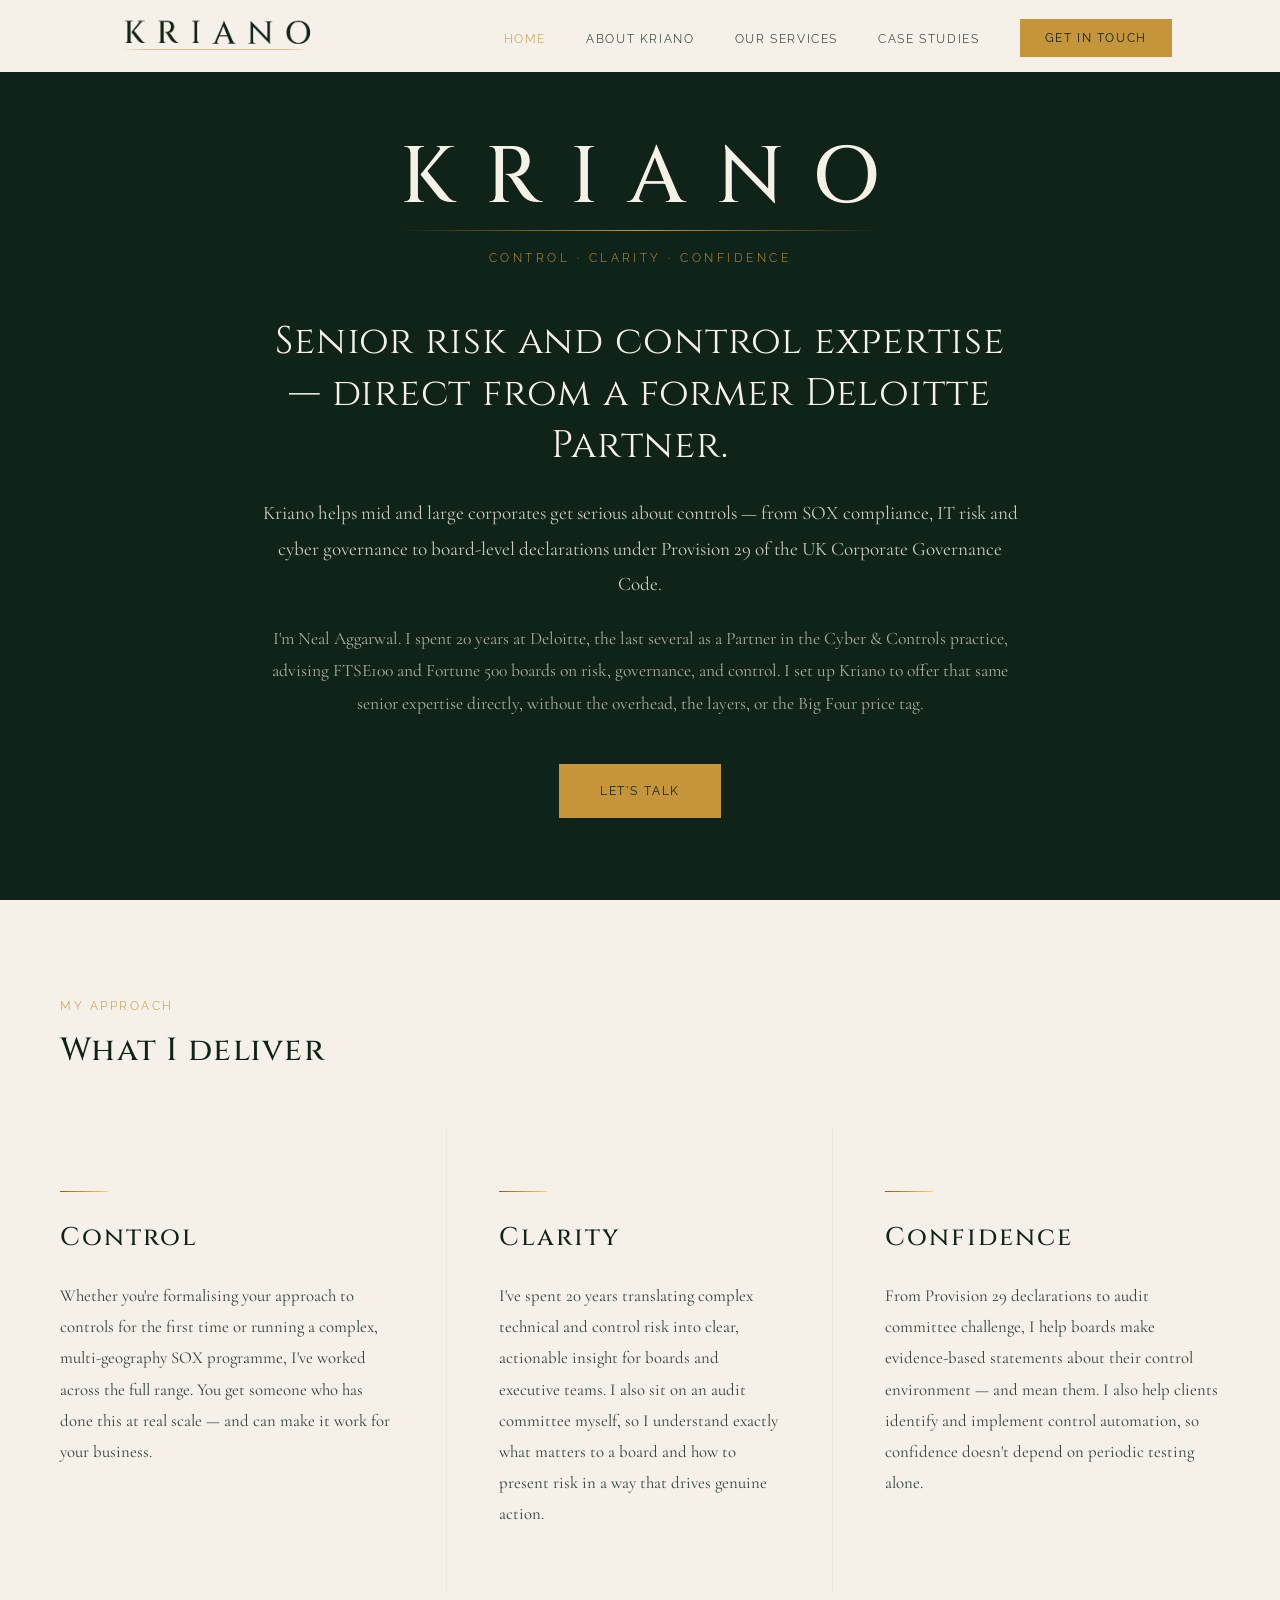
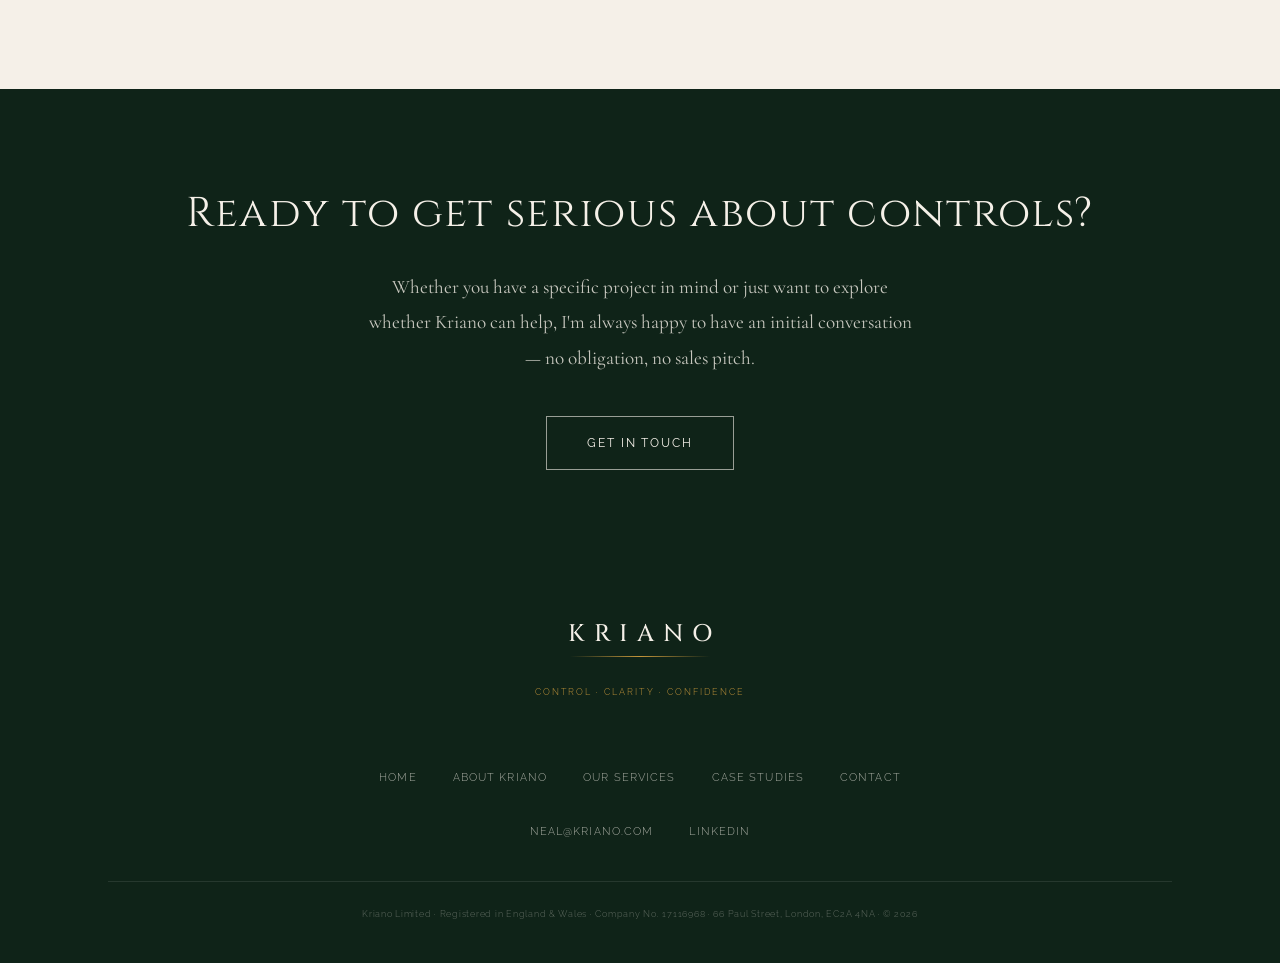
==== index.html @ d60f1d7e "Add files via upload" ====
<!DOCTYPE html>
<html lang="en">
<head>
  <meta charset="UTF-8">
  <meta name="viewport" content="width=device-width, initial-scale=1.0">
  <title>Kriano | Risk and Controls Consultancy</title>
  <meta name="description" content="Kriano is a senior risk and controls consultancy founded by Neal Aggarwal, former Deloitte Partner. SOX compliance, Provision 29, board advisory and technology risk.">
  <link rel="canonical" href="https://www.kriano.com/">

  <meta property="og:title"       content="Kriano | Risk and Controls Consultancy">
  <meta property="og:description" content="Senior risk and control expertise — direct from a former Deloitte Partner. SOX, Provision 29, board advisory and technology risk.">
  <meta property="og:type"        content="website">
  <meta property="og:url"         content="https://www.kriano.com/">
  <meta property="og:image"       content="https://www.kriano.com/kriano-social-share.png">

  <meta name="twitter:card"        content="summary">
  <meta name="twitter:title"       content="Kriano | Risk and Controls Consultancy">
  <meta name="twitter:description" content="Senior risk and control expertise — direct from a former Deloitte Partner.">

  <link rel="preconnect" href="https://fonts.googleapis.com">
  <link rel="preconnect" href="https://fonts.gstatic.com" crossorigin>
  <link href="https://fonts.googleapis.com/css2?family=Cinzel:wght@400;500;600&family=Cormorant+Garamond:ital,wght@0,300;0,400;0,500;1,300;1,400;1,500&family=Raleway:wght@300;400;500&display=swap" rel="stylesheet">
  <link rel="stylesheet" href="styles.css">

  <script type="application/ld+json">
  {
    "@context": "https://schema.org",
    "@type": "ProfessionalService",
    "name": "Kriano",
    "description": "Risk and controls consultancy founded by Neal Aggarwal, former Deloitte Partner.",
    "url": "https://www.kriano.com",
    "email": "neal@kriano.com",
    "areaServed": "GB",
    "founder": {
      "@type": "Person",
      "name": "Neal Aggarwal",
      "jobTitle": "Founder",
      "alumniOf": "Deloitte"
    },
    "serviceType": [
      "SOX Compliance",
      "Internal Controls",
      "Provision 29 Support",
      "Board Advisory",
      "Technology Risk"
    ]
  }
  </script>
</head>
<body>

  <!-- NAVIGATION -->
  <nav class="nav" role="navigation" aria-label="Main navigation">
    <div class="nav__inner">
      <a href="index.html" class="nav__logo" aria-label="Kriano — home">
        <img src="kriano-logo-primary.png" alt="Kriano">
      </a>
      <button class="nav__toggle" aria-label="Open navigation" aria-expanded="false" aria-controls="nav-links">
        <span></span>
        <span></span>
        <span></span>
      </button>
      <ul class="nav__links" id="nav-links" role="list">
        <li><a href="index.html"        class="nav__link nav__link--active">Home</a></li>
        <li><a href="about.html"        class="nav__link">About Kriano</a></li>
        <li><a href="services.html"     class="nav__link">Our Services</a></li>
        <li><a href="case-studies.html" class="nav__link">Case Studies</a></li>
        <li><a href="contact.html"      class="nav__link nav__link--cta">Get in touch</a></li>
      </ul>
    </div>
  </nav>

  <!-- HERO -->
  <section class="hero" aria-labelledby="hero-heading">
    <div class="hero__inner">
      <div class="hero__logo-lockup" aria-hidden="true">
        <div class="hero__wordmark">KRIANO</div>
        <div class="hero__rule"></div>
      </div>
      <p class="hero__strapline">Control &middot; Clarity &middot; Confidence</p>
      <h1 class="hero__heading" id="hero-heading">
        Senior risk and control expertise — direct from a former Deloitte Partner.
      </h1>
      <p class="hero__sub">
        Kriano helps mid and large corporates get serious about controls — from SOX compliance, IT risk and cyber governance to board-level declarations under Provision 29 of the UK Corporate Governance Code.
      </p>
      <p class="hero__intro">
        I'm Neal Aggarwal. I spent 20 years at Deloitte, the last several as a Partner in the Cyber &amp; Controls practice, advising FTSE100 and Fortune 500 boards on risk, governance, and control. I set up Kriano to offer that same senior expertise directly, without the overhead, the layers, or the Big Four price tag.
      </p>
      <a href="contact.html" class="btn btn--gold">Let's talk</a>
    </div>
  </section>

  <!-- VALUE PROPS -->
  <section class="section--light" aria-labelledby="value-heading">
    <div class="value-props-header">
      <p class="value-props-header__label">My approach</p>
      <h2 class="value-props-header__title" id="value-heading">What I deliver</h2>
    </div>
    <div class="value-props">

      <div class="value-prop">
        <div class="gold-rule gold-rule--short" aria-hidden="true"></div>
        <h3 class="value-prop__title">Control</h3>
        <p class="value-prop__body">
          Whether you're formalising your approach to controls for the first time or running a complex, multi-geography SOX programme, I've worked across the full range. You get someone who has done this at real scale — and can make it work for your business.
        </p>
      </div>

      <div class="value-prop">
        <div class="gold-rule gold-rule--short" aria-hidden="true"></div>
        <h3 class="value-prop__title">Clarity</h3>
        <p class="value-prop__body">
          I've spent 20 years translating complex technical and control risk into clear, actionable insight for boards and executive teams. I also sit on an audit committee myself, so I understand exactly what matters to a board and how to present risk in a way that drives genuine action.
        </p>
      </div>

      <div class="value-prop">
        <div class="gold-rule gold-rule--short" aria-hidden="true"></div>
        <h3 class="value-prop__title">Confidence</h3>
        <p class="value-prop__body">
          From Provision 29 declarations to audit committee challenge, I help boards make evidence-based statements about their control environment — and mean them. I also help clients identify and implement control automation, so confidence doesn't depend on periodic testing alone.
        </p>
      </div>

    </div>
  </section>

  <!-- CTA BLOCK -->
  <section class="cta-block" aria-labelledby="cta-heading">
    <div class="container">
      <h2 class="cta-block__heading" id="cta-heading">Ready to get serious about controls?</h2>
      <p class="cta-block__body">
        Whether you have a specific project in mind or just want to explore whether Kriano can help, I'm always happy to have an initial conversation — no obligation, no sales pitch.
      </p>
      <a href="contact.html" class="btn btn--outline-cream">Get in touch</a>
    </div>
  </section>

  <!-- FOOTER -->
  <footer class="footer" role="contentinfo">
    <div class="footer__inner">
      <div class="footer__brand">
        <span class="footer__wordmark">KRIANO</span>
        <div class="footer__rule" aria-hidden="true"></div>
        <span class="footer__strapline">Control &middot; Clarity &middot; Confidence</span>
      </div>
      <nav aria-label="Footer navigation">
        <ul class="footer__nav">
          <li><a href="index.html"        class="footer__nav-link">Home</a></li>
          <li><a href="about.html"        class="footer__nav-link">About Kriano</a></li>
          <li><a href="services.html"     class="footer__nav-link">Our Services</a></li>
          <li><a href="case-studies.html" class="footer__nav-link">Case Studies</a></li>
          <li><a href="contact.html"      class="footer__nav-link">Contact</a></li>
        </ul>
      </nav>
      <div class="footer__contact">
        <a href="mailto:neal@kriano.com"                               class="footer__contact-link">neal@kriano.com</a>
        <a href="https://www.linkedin.com/in/neal-aggarwal"            class="footer__contact-link" target="_blank" rel="noopener noreferrer">LinkedIn</a>
      </div>
      <div class="footer__legal">
        <p>Kriano Limited &middot; Registered in England &amp; Wales &middot; Company No. 17116968 &middot; 66 Paul Street, London, EC2A 4NA &middot; &copy; 2026</p>
      </div>
    </div>
  </footer>

  <script src="script.js"></script>
</body>
</html>
---- styles.css ----
@import url('https://fonts.googleapis.com/css2?family=Cinzel:wght@400;500;600&family=Cormorant+Garamond:ital,wght@0,300;0,400;0,500;1,300;1,400;1,500&family=Raleway:wght@300;400;500&display=swap');

/* ============================================================
   CUSTOM PROPERTIES
   ============================================================ */
:root {
  --forest-green: #0f2318;
  --forest-mid:   #1a3828;
  --cream:        #f5f0e8;
  --cream-dark:   #ede8e0;
  --gold:         #c4953a;
  --gold-light:   #f0d870;
  --gold-dark:    #8a6020;

  --font-heading: 'Cinzel', serif;
  --font-body:    'Cormorant Garamond', serif;
  --font-ui:      'Raleway', sans-serif;

  --max-width:  1160px;
  --nav-height: 72px;
}

/* ============================================================
   RESET & BASE
   ============================================================ */
*, *::before, *::after {
  box-sizing: border-box;
  margin: 0;
  padding: 0;
}

html {
  scroll-behavior: smooth;
}

body {
  background: var(--cream);
  color: var(--forest-green);
  font-family: var(--font-body);
  font-size: 22px;
  line-height: 1.75;
  -webkit-font-smoothing: antialiased;
  -moz-osx-font-smoothing: grayscale;
}

img {
  max-width: 100%;
  height: auto;
  display: block;
}

a {
  color: inherit;
  text-decoration: none;
}

/* ============================================================
   UTILITIES
   ============================================================ */
.container {
  max-width: var(--max-width);
  margin: 0 auto;
  padding: 0 48px;
}

.section--light {
  background: var(--cream);
  padding: 96px 0;
}

.section--alt {
  background: var(--cream-dark);
  padding: 96px 0;
}

.section--dark {
  background: var(--forest-green);
  color: var(--cream);
  padding: 96px 0;
}

.section--dark-mid {
  background: var(--forest-mid);
  color: var(--cream);
  padding: 96px 0;
}

/* ============================================================
   ACCESSIBILITY UTILITY
   ============================================================ */
.visually-hidden {
  position: absolute;
  width: 1px;
  height: 1px;
  padding: 0;
  margin: -1px;
  overflow: hidden;
  clip: rect(0, 0, 0, 0);
  white-space: nowrap;
  border: 0;
}

/* ============================================================
   GOLD RULE
   ============================================================ */
.gold-rule {
  height: 1px;
  background: linear-gradient(90deg, transparent, var(--gold), transparent);
  margin: 1rem 0;
  width: 100%;
}

.gold-rule--short {
  max-width: 48px;
  background: linear-gradient(90deg, var(--gold-dark), var(--gold), var(--gold-light));
  margin: 0 0 1.5rem 0;
}

/* ============================================================
   SECTION LABELS & HEADINGS
   ============================================================ */
.section-label {
  font-family: var(--font-ui);
  font-size: 0.75rem;
  font-weight: 300;
  letter-spacing: 0.22em;
  text-transform: uppercase;
  color: var(--gold);
  margin-bottom: 0.5rem;
}

.section-heading {
  font-family: var(--font-heading);
  font-size: clamp(2rem, 3.5vw, 3rem);
  font-weight: 500;
  letter-spacing: 0.04em;
  line-height: 1.2;
}

.section-subheading {
  font-size: 1.25rem;
  opacity: 0.85;
  margin-top: 0.75rem;
  max-width: 600px;
}

.section-intro {
  font-size: 1.15rem;
  line-height: 1.85;
  opacity: 0.85;
  max-width: 700px;
  margin-top: 1.25rem;
}

.section-header {
  margin-bottom: 64px;
}

/* ============================================================
   NAVIGATION
   ============================================================ */
.nav {
  position: fixed;
  top: 0;
  left: 0;
  right: 0;
  z-index: 100;
  background: var(--cream);
  height: var(--nav-height);
  display: flex;
  align-items: center;
  transition: border-bottom 0.25s ease;
}

.nav--scrolled {
  border-bottom: 1px solid var(--cream-dark);
}

.nav__inner {
  max-width: var(--max-width);
  margin: 0 auto;
  padding: 0 48px;
  width: 100%;
  display: flex;
  align-items: center;
  justify-content: space-between;
  gap: 2rem;
}

.nav__logo img {
  height: 50px;
  width: auto;
}

.nav__links {
  display: flex;
  align-items: center;
  gap: 2.5rem;
  list-style: none;
}

.nav__link {
  font-family: var(--font-ui);
  font-size: 0.78rem;
  font-weight: 300;
  letter-spacing: 0.13em;
  text-transform: uppercase;
  color: var(--forest-green);
  transition: color 0.2s;
  white-space: nowrap;
}

.nav__link:hover {
  color: var(--gold);
}

.nav__link--active {
  color: var(--gold);
}

.nav__link--cta {
  background: var(--gold);
  color: var(--forest-green);
  padding: 0.65rem 1.5rem;
  border: 1px solid var(--gold);
  transition: background 0.2s, color 0.2s;
  font-weight: 400;
}

.nav__link--cta:hover {
  background: transparent;
  color: var(--gold);
}

.nav__toggle {
  display: none;
  flex-direction: column;
  gap: 5px;
  cursor: pointer;
  background: none;
  border: none;
  padding: 6px;
}

.nav__toggle span {
  display: block;
  width: 22px;
  height: 1px;
  background: var(--forest-green);
  transition: transform 0.22s ease, opacity 0.22s ease;
}

/* ============================================================
   BUTTONS
   ============================================================ */
.btn {
  display: inline-block;
  font-family: var(--font-ui);
  font-size: 0.72rem;
  font-weight: 400;
  letter-spacing: 0.16em;
  text-transform: uppercase;
  padding: 1rem 2.5rem;
  border: 1px solid transparent;
  transition: background 0.2s, color 0.2s, border-color 0.2s;
  cursor: pointer;
}

.btn--gold {
  background: var(--gold);
  color: var(--forest-green);
  border-color: var(--gold);
}

.btn--gold:hover {
  background: transparent;
  color: var(--gold);
}

.btn--outline-cream {
  background: transparent;
  color: var(--cream);
  border-color: rgba(245, 240, 232, 0.6);
}

.btn--outline-cream:hover {
  background: var(--cream);
  color: var(--forest-green);
  border-color: var(--cream);
}

.btn--outline-green {
  background: transparent;
  color: var(--forest-green);
  border-color: var(--forest-green);
}

.btn--outline-green:hover {
  background: var(--forest-green);
  color: var(--cream);
}

/* ============================================================
   HERO
   ============================================================ */
.hero {
  min-height: 100vh;
  background: var(--forest-green);
  color: var(--cream);
  display: flex;
  align-items: center;
  justify-content: center;
  text-align: center;
  padding: calc(var(--nav-height) + 64px) 48px 80px;
}

.hero__inner {
  max-width: 760px;
  width: 100%;
}

/* Lockup wraps wordmark + rule so rule width matches text exactly */
.hero__logo-lockup {
  display: inline-block;
}

.hero__wordmark {
  font-family: var(--font-heading);
  font-size: clamp(2.8rem, 7vw, 5rem);
  font-weight: 500;
  letter-spacing: 0.38em;
  color: var(--cream);
  line-height: 1;
  margin-right: -0.38em; /* remove trailing letter-spacing from layout width so rule centres under visual text */
}

.hero__rule {
  height: 1px;
  background: linear-gradient(90deg, transparent, var(--gold), transparent);
  margin: 0.75rem 0 1rem;
  width: 100%;
}

.hero__strapline {
  font-family: var(--font-ui);
  font-size: 0.78rem;
  font-weight: 300;
  letter-spacing: 0.28em;
  text-transform: uppercase;
  color: var(--gold);
  margin-bottom: 3rem;
}

.hero__heading {
  font-family: var(--font-heading);
  font-size: clamp(1.7rem, 3vw, 2.4rem);
  font-weight: 400;
  letter-spacing: 0.02em;
  line-height: 1.35;
  color: var(--cream);
  margin-bottom: 1.5rem;
}

.hero__sub {
  font-size: 1.2rem;
  line-height: 1.85;
  color: rgba(245, 240, 232, 0.82);
  margin-bottom: 1.25rem;
}

.hero__intro {
  font-size: 1.1rem;
  line-height: 1.85;
  color: rgba(245, 240, 232, 0.68);
  margin-bottom: 2.75rem;
}

/* ============================================================
   VALUE PROPS SECTION LABEL
   ============================================================ */
.value-props-header {
  max-width: var(--max-width);
  margin: 0 auto;
  padding: 0 0 48px;
}

.value-props-header__label {
  font-family: var(--font-ui);
  font-size: 0.72rem;
  font-weight: 300;
  letter-spacing: 0.22em;
  text-transform: uppercase;
  color: var(--gold);
  margin-bottom: 0.4rem;
}

.value-props-header__title {
  font-family: var(--font-heading);
  font-size: clamp(1.6rem, 2.5vw, 2.2rem);
  font-weight: 500;
  letter-spacing: 0.04em;
  color: var(--forest-green);
}

/* ============================================================
   VALUE PROPS
   ============================================================ */
.value-props {
  display: grid;
  grid-template-columns: repeat(3, 1fr);
  max-width: var(--max-width);
  margin: 0 auto;
  padding: 0 0;
}

.value-prop {
  padding: 64px 52px;
  border-right: 1px solid var(--cream-dark);
}

.value-prop:first-child {
  padding-left: 0;
}

.value-prop:last-child {
  border-right: none;
  padding-right: 0;
}

.value-prop__title {
  font-family: var(--font-heading);
  font-size: 1.6rem;
  font-weight: 500;
  letter-spacing: 0.08em;
  color: var(--forest-green);
  margin-bottom: 1.25rem;
}

.value-prop__body {
  font-size: 1.05rem;
  line-height: 1.85;
  color: var(--forest-green);
  opacity: 0.85;
}

/* ============================================================
   CTA BLOCK
   ============================================================ */
.cta-block {
  background: var(--forest-green);
  color: var(--cream);
  padding: 88px 0;
  text-align: center;
}

.cta-block__heading {
  font-family: var(--font-heading);
  font-size: clamp(1.8rem, 3.5vw, 2.6rem);
  font-weight: 400;
  letter-spacing: 0.04em;
  margin-bottom: 1.25rem;
}

.cta-block__body {
  font-size: 1.2rem;
  line-height: 1.85;
  opacity: 0.8;
  max-width: 560px;
  margin: 0 auto 2.5rem;
}

/* ============================================================
   PAGE HEADER (inner pages)
   ============================================================ */
.page-header {
  background: var(--forest-green);
  color: var(--cream);
  padding: calc(var(--nav-height) + 64px) 48px 72px;
  text-align: center;
}

.page-header__inner {
  max-width: var(--max-width);
  margin: 0 auto;
}

.page-header__label {
  font-family: var(--font-ui);
  font-size: 0.75rem;
  font-weight: 300;
  letter-spacing: 0.22em;
  text-transform: uppercase;
  color: var(--gold);
  margin-bottom: 0.75rem;
}

.page-header__heading {
  font-family: var(--font-heading);
  font-size: clamp(2.2rem, 4.5vw, 3.4rem);
  font-weight: 500;
  letter-spacing: 0.06em;
  line-height: 1.15;
  margin-bottom: 0.75rem;
}

.page-header__rule {
  height: 1px;
  background: linear-gradient(90deg, transparent, var(--gold), transparent);
  max-width: 320px;
  margin: 1rem auto;
}

.page-header__sub {
  font-size: 1.25rem;
  opacity: 0.85;
  max-width: 560px;
  margin: 0 auto;
}

/* ============================================================
   ABOUT PAGE
   ============================================================ */
.about-photo {
  float: right;
  width: 280px;
  margin: 0 0 2rem 3rem;
  shape-outside: border-box;
}

.about-photo img {
  width: 100%;
  height: auto;
  display: block;
}

.about-layout {
  display: grid;
  grid-template-columns: 1fr;
  gap: 0;
  align-items: start;
}

.about-body p {
  margin-bottom: 1.5rem;
  font-size: 1.1rem;
  line-height: 1.9;
}

.about-body p:last-child {
  margin-bottom: 0;
}

.about-body a {
  color: var(--gold-dark);
  border-bottom: 1px solid rgba(138, 96, 32, 0.3);
  transition: border-color 0.2s;
}

.about-body a:hover {
  border-color: var(--gold-dark);
}

.credentials-panel__label {
  font-family: var(--font-ui);
  font-size: 0.72rem;
  font-weight: 300;
  letter-spacing: 0.2em;
  text-transform: uppercase;
  color: var(--gold);
  margin-bottom: 1.25rem;
}

.credentials-panel__list {
  list-style: none;
  display: flex;
  flex-direction: column;
  gap: 0;
}

.credentials-panel__item {
  font-family: var(--font-ui);
  font-size: 0.75rem;
  font-weight: 300;
  letter-spacing: 0.08em;
  text-transform: uppercase;
  color: var(--forest-green);
  padding: 1rem 0;
  border-bottom: 1px solid var(--cream-dark);
  display: flex;
  align-items: flex-start;
  gap: 0.75rem;
  line-height: 1.6;
}

.credentials-panel__item::before {
  content: '';
  display: inline-block;
  width: 5px;
  height: 5px;
  min-width: 5px;
  background: var(--gold);
  border-radius: 50%;
  margin-top: 5px;
}

.credentials-panel__item:first-child {
  border-top: 1px solid var(--cream-dark);
}

/* ============================================================
   SERVICES PAGE
   ============================================================ */
.service-item {
  display: grid;
  grid-template-columns: 100px 1fr;
  gap: 56px;
  align-items: start;
  padding: 72px 0;
  border-bottom: 1px solid var(--cream-dark);
}

.service-item:first-child {
  padding-top: 0;
}

.service-item:last-child {
  border-bottom: none;
}

.service-number {
  font-family: var(--font-heading);
  font-size: 4.5rem;
  font-weight: 500;
  color: var(--gold);
  opacity: 0.18;
  line-height: 1;
  text-align: right;
  padding-top: 0.15em;
  letter-spacing: -0.02em;
}

.service-content__label {
  font-family: var(--font-ui);
  font-size: 0.72rem;
  font-weight: 300;
  letter-spacing: 0.2em;
  text-transform: uppercase;
  color: var(--gold);
  margin-bottom: 0.6rem;
}

.service-content__title {
  font-family: var(--font-heading);
  font-size: clamp(1.5rem, 2.5vw, 2.1rem);
  font-weight: 500;
  letter-spacing: 0.04em;
  line-height: 1.2;
  color: var(--forest-green);
  margin-bottom: 0.5rem;
}

.service-content__rule {
  height: 1px;
  background: linear-gradient(90deg, var(--gold-dark), var(--gold), transparent);
  max-width: 56px;
  margin: 1rem 0 1.5rem;
}

.service-content p {
  font-size: 1.05rem;
  line-height: 1.9;
  color: var(--forest-green);
  opacity: 0.88;
  margin-bottom: 1rem;
}

.service-content p:last-child {
  margin-bottom: 0;
}

/* ============================================================
   CASE STUDIES PAGE
   ============================================================ */
.case-grid {
  display: grid;
  grid-template-columns: repeat(2, 1fr);
  gap: 28px;
}

.case-card {
  background: var(--cream);
  border: 1px solid rgba(196, 149, 58, 0.2);
  border-top: 3px solid var(--gold);
  padding: 44px;
}

.case-card__meta {
  display: flex;
  align-items: baseline;
  gap: 0.75rem;
  margin-bottom: 1.25rem;
  flex-wrap: wrap;
}

.case-card__service {
  font-family: var(--font-ui);
  font-size: 0.68rem;
  font-weight: 400;
  letter-spacing: 0.18em;
  text-transform: uppercase;
  color: var(--gold);
}

.case-card__sep {
  width: 1px;
  height: 10px;
  background: var(--cream-dark);
  display: inline-block;
  align-self: center;
}

.case-card__sector {
  font-family: var(--font-ui);
  font-size: 0.68rem;
  font-weight: 300;
  letter-spacing: 0.12em;
  text-transform: uppercase;
  color: var(--forest-green);
  opacity: 0.55;
}

.case-card__headline {
  font-family: var(--font-heading);
  font-size: 1.2rem;
  font-weight: 500;
  letter-spacing: 0.02em;
  line-height: 1.4;
  color: var(--forest-green);
  padding-bottom: 1.25rem;
  border-bottom: 1px solid var(--cream-dark);
  margin-bottom: 1.5rem;
}

.case-section-label {
  font-family: var(--font-ui);
  font-size: 0.68rem;
  font-weight: 400;
  letter-spacing: 0.16em;
  text-transform: uppercase;
  color: var(--gold);
  margin-top: 1.25rem;
  margin-bottom: 0.4rem;
}

.case-card__text {
  font-size: 1rem;
  line-height: 1.8;
  color: var(--forest-green);
  opacity: 0.82;
}

/* ============================================================
   CONTACT PAGE
   ============================================================ */
.contact-layout {
  display: grid;
  grid-template-columns: 1fr 300px;
  gap: 80px;
  align-items: start;
}

.contact-form {
  display: flex;
  flex-direction: column;
  gap: 1.5rem;
}

.form-group {
  display: flex;
  flex-direction: column;
  gap: 0.45rem;
}

.form-label {
  font-family: var(--font-ui);
  font-size: 0.72rem;
  font-weight: 300;
  letter-spacing: 0.16em;
  text-transform: uppercase;
  color: var(--forest-green);
  opacity: 0.65;
}

.form-input,
.form-textarea,
.form-select {
  background: var(--cream);
  border: 1px solid rgba(15, 35, 24, 0.22);
  border-radius: 0;
  padding: 0.85rem 1rem;
  font-family: var(--font-body);
  font-size: 1rem;
  color: var(--forest-green);
  width: 100%;
  transition: border-color 0.2s;
  -webkit-appearance: none;
  appearance: none;
}

.form-input:focus,
.form-textarea:focus,
.form-select:focus {
  outline: none;
  border-color: var(--gold);
}

.form-textarea {
  min-height: 140px;
  resize: vertical;
  line-height: 1.6;
}

.form-select {
  background-image: url("data:image/svg+xml,%3Csvg xmlns='http://www.w3.org/2000/svg' width='12' height='8' viewBox='0 0 12 8'%3E%3Cpath d='M1 1l5 5 5-5' stroke='%23c4953a' stroke-width='1.5' fill='none'/%3E%3C/svg%3E");
  background-repeat: no-repeat;
  background-position: right 1rem center;
  padding-right: 2.5rem;
}

.form-success {
  display: none;
  padding: 2.5rem;
  border: 1px solid rgba(196, 149, 58, 0.3);
  border-top: 3px solid var(--gold);
  text-align: center;
}

.form-success__heading {
  font-family: var(--font-heading);
  font-size: 1.5rem;
  font-weight: 500;
  letter-spacing: 0.04em;
  margin-bottom: 0.75rem;
}

.form-success__body {
  font-size: 1rem;
  opacity: 0.8;
}

.contact-info {
  padding-top: 0.5rem;
}

.contact-info__heading {
  font-family: var(--font-ui);
  font-size: 0.72rem;
  font-weight: 300;
  letter-spacing: 0.2em;
  text-transform: uppercase;
  color: var(--gold);
  margin-bottom: 1.5rem;
}

.contact-info__item {
  margin-bottom: 1.25rem;
}

.contact-info__label {
  font-family: var(--font-ui);
  font-size: 0.68rem;
  font-weight: 300;
  letter-spacing: 0.15em;
  text-transform: uppercase;
  color: var(--gold);
  margin-bottom: 0.2rem;
}

.contact-info__value {
  font-size: 1rem;
  color: var(--forest-green);
}

.contact-info__value a {
  transition: color 0.2s;
}

.contact-info__value a:hover {
  color: var(--gold-dark);
}

/* ============================================================
   FOOTER
   ============================================================ */
.footer {
  background: var(--forest-green);
  color: var(--cream);
  padding: 64px 0 40px;
}

.footer__inner {
  max-width: var(--max-width);
  margin: 0 auto;
  padding: 0 48px;
}

.footer__brand {
  text-align: center;
  margin-bottom: 48px;
}

.footer__wordmark {
  font-family: var(--font-heading);
  font-size: 1.5rem;
  font-weight: 500;
  letter-spacing: 0.38em;
  color: var(--cream);
  margin-right: -0.38em;
  line-height: 1;
  display: block;
  margin-bottom: 0.6rem;
}

.footer__rule {
  height: 1px;
  background: linear-gradient(90deg, transparent, var(--gold), transparent);
  max-width: 140px;
  margin: 0 auto 0.75rem;
}

.footer__strapline {
  font-family: var(--font-ui);
  font-size: 0.58rem;
  font-weight: 300;
  letter-spacing: 0.22em;
  text-transform: uppercase;
  color: var(--gold);
}

.footer__nav {
  display: flex;
  justify-content: center;
  gap: 2.25rem;
  list-style: none;
  margin-bottom: 1.75rem;
  flex-wrap: wrap;
}

.footer__nav-link {
  font-family: var(--font-ui);
  font-size: 0.7rem;
  font-weight: 300;
  letter-spacing: 0.1em;
  text-transform: uppercase;
  color: rgba(245, 240, 232, 0.65);
  transition: color 0.2s;
}

.footer__nav-link:hover {
  color: var(--gold);
}

.footer__contact {
  display: flex;
  justify-content: center;
  gap: 2.25rem;
  margin-bottom: 2.5rem;
  flex-wrap: wrap;
}

.footer__contact-link {
  font-family: var(--font-ui);
  font-size: 0.7rem;
  font-weight: 300;
  letter-spacing: 0.1em;
  text-transform: uppercase;
  color: rgba(245, 240, 232, 0.65);
  transition: color 0.2s;
}

.footer__contact-link:hover {
  color: var(--gold);
}

.footer__legal {
  border-top: 1px solid rgba(245, 240, 232, 0.1);
  padding-top: 1.5rem;
  text-align: center;
  font-family: var(--font-ui);
  font-size: 0.58rem;
  font-weight: 300;
  letter-spacing: 0.08em;
  color: rgba(245, 240, 232, 0.35);
}

/* ============================================================
   RESPONSIVE — TABLET (900px)
   ============================================================ */
@media (max-width: 900px) {
  /* Nav */
  .nav__links {
    display: none;
    position: absolute;
    top: var(--nav-height);
    left: 0;
    right: 0;
    background: var(--cream);
    flex-direction: column;
    padding: 1.5rem 48px 2rem;
    gap: 1.5rem;
    border-bottom: 1px solid var(--cream-dark);
    align-items: flex-start;
  }

  .nav__links--open {
    display: flex;
  }

  .nav__toggle {
    display: flex;
  }

  .nav__link--cta {
    padding: 0;
    background: none;
    border: none;
    color: var(--gold);
  }

  .nav__link--cta:hover {
    background: none;
    color: var(--gold-dark);
  }

  /* Value props */
  .value-props {
    grid-template-columns: 1fr;
  }

  .value-prop {
    padding: 48px 48px;
    border-right: none;
    border-bottom: 1px solid var(--cream-dark);
  }

  .value-prop:first-child {
    padding-left: 48px;
  }

  .value-prop:last-child {
    padding-right: 48px;
    border-bottom: none;
  }

  /* About */
  .about-photo {
    width: 200px;
    margin: 0 0 1.5rem 2rem;
  }

  /* Services */
  .service-item {
    grid-template-columns: 1fr;
    gap: 16px;
  }

  .service-number {
    text-align: left;
    font-size: 3.5rem;
  }

  /* Case studies */
  .case-grid {
    grid-template-columns: 1fr;
  }

  /* Contact */
  .contact-layout {
    grid-template-columns: 1fr;
    gap: 48px;
  }

  /* Value props header */
  .value-props-header {
    padding: 0 48px 40px;
  }
}

/* ============================================================
   RESPONSIVE — MOBILE (600px)
   ============================================================ */
@media (max-width: 600px) {
  :root {
    --nav-height: 64px;
  }

  .container {
    padding: 0 24px;
  }

  .section--light,
  .section--alt,
  .section--dark,
  .section--dark-mid {
    padding: 64px 0;
  }

  .nav__inner {
    padding: 0 24px;
  }

  .nav__links {
    padding: 1.25rem 24px 1.75rem;
  }

  .hero {
    padding: calc(var(--nav-height) + 48px) 24px 64px;
  }

  .page-header {
    padding: calc(var(--nav-height) + 48px) 24px 56px;
  }

  .value-props-header {
    padding: 0 24px 36px;
  }

  .about-photo {
    width: 140px;
    margin: 0 0 1rem 1.5rem;
  }

  .value-prop {
    padding: 40px 24px;
  }

  .value-prop:first-child {
    padding-left: 24px;
  }

  .value-prop:last-child {
    padding-right: 24px;
  }

  .case-card {
    padding: 32px 24px;
  }

  .footer__inner {
    padding: 0 24px;
  }

  .footer__nav,
  .footer__contact {
    gap: 1.25rem;
  }

  .section-header {
    margin-bottom: 44px;
  }
}
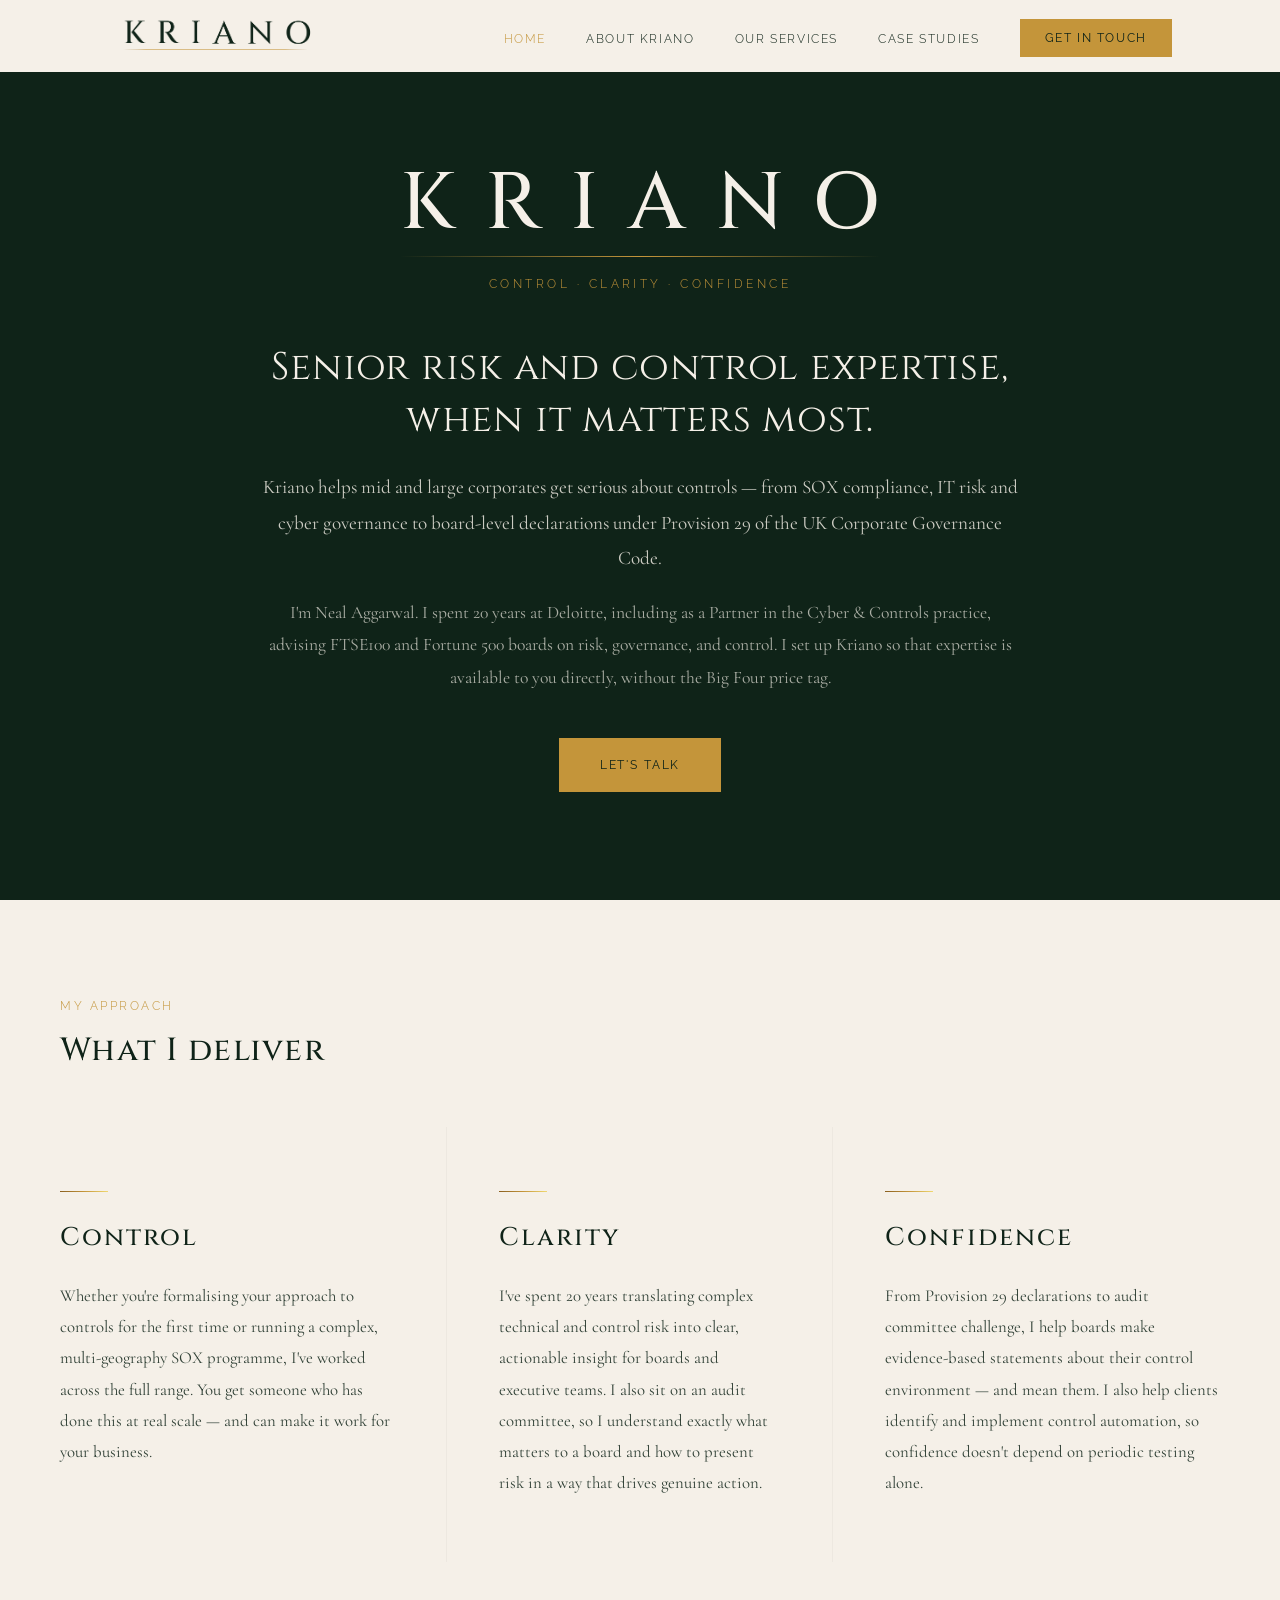
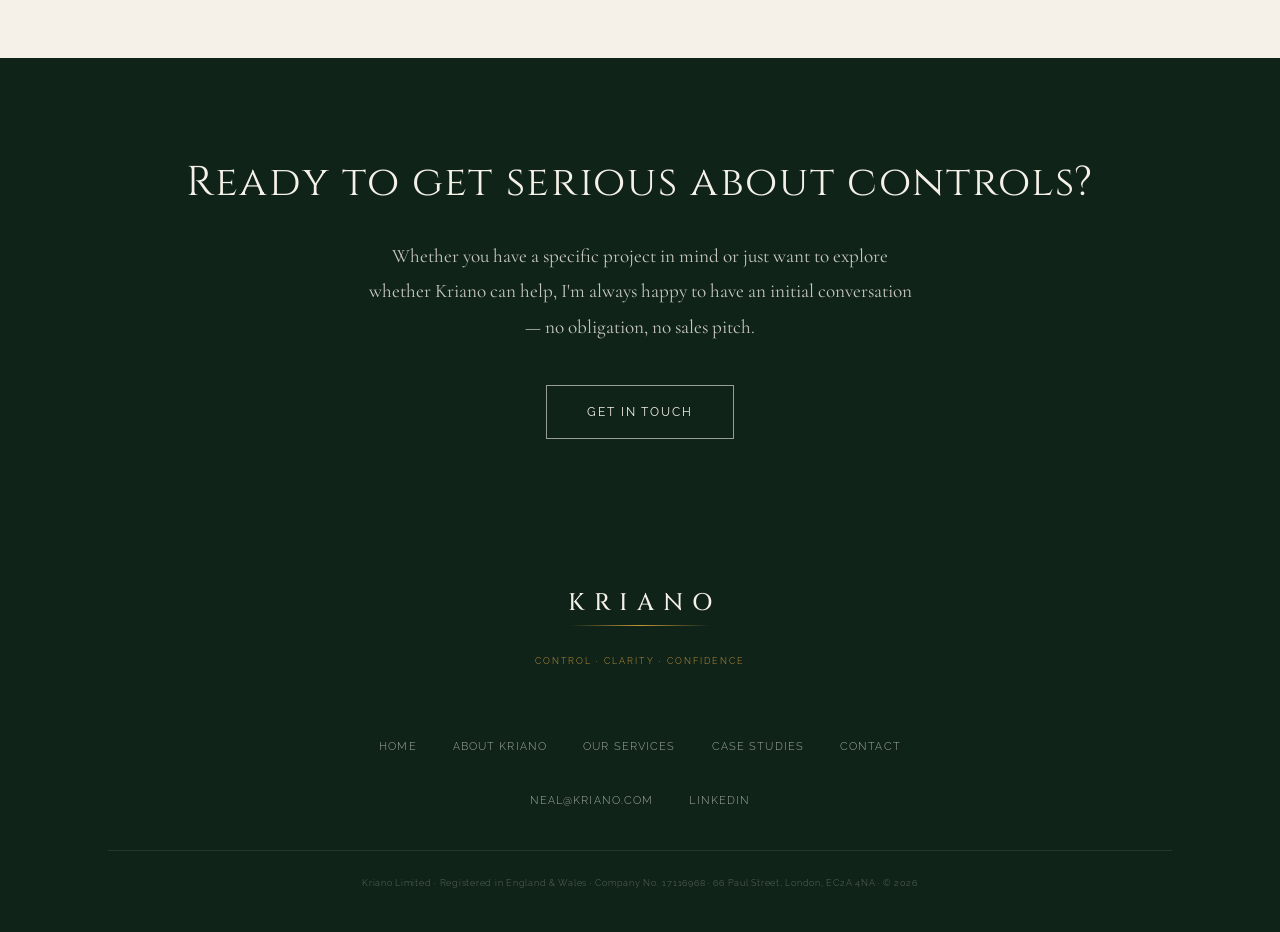
==== commit 9b8a3a1b: "Add files via upload" ====
--- a/index.html
+++ b/index.html
@@ -8,7 +8,7 @@
   <link rel="canonical" href="https://www.kriano.com/">
 
   <meta property="og:title"       content="Kriano | Risk and Controls Consultancy">
-  <meta property="og:description" content="Senior risk and control expertise — direct from a former Deloitte Partner. SOX, Provision 29, board advisory and technology risk.">
+  <meta property="og:description" content="Senior risk and control expertise.">
   <meta property="og:type"        content="website">
   <meta property="og:url"         content="https://www.kriano.com/">
   <meta property="og:image"       content="https://www.kriano.com/kriano-social-share.png">
@@ -79,13 +79,13 @@
       </div>
       <p class="hero__strapline">Control &middot; Clarity &middot; Confidence</p>
       <h1 class="hero__heading" id="hero-heading">
-        Senior risk and control expertise — direct from a former Deloitte Partner.
+        Senior risk and control expertise, when it matters most.
       </h1>
       <p class="hero__sub">
         Kriano helps mid and large corporates get serious about controls — from SOX compliance, IT risk and cyber governance to board-level declarations under Provision 29 of the UK Corporate Governance Code.
       </p>
       <p class="hero__intro">
-        I'm Neal Aggarwal. I spent 20 years at Deloitte, the last several as a Partner in the Cyber &amp; Controls practice, advising FTSE100 and Fortune 500 boards on risk, governance, and control. I set up Kriano to offer that same senior expertise directly, without the overhead, the layers, or the Big Four price tag.
+        I'm Neal Aggarwal. I spent 20 years at Deloitte, including as a Partner in the Cyber &amp; Controls practice, advising FTSE100 and Fortune 500 boards on risk, governance, and control. I set up Kriano so that expertise is available to you directly, without the Big Four price tag.
       </p>
       <a href="contact.html" class="btn btn--gold">Let's talk</a>
     </div>
@@ -111,7 +111,7 @@
         <div class="gold-rule gold-rule--short" aria-hidden="true"></div>
         <h3 class="value-prop__title">Clarity</h3>
         <p class="value-prop__body">
-          I've spent 20 years translating complex technical and control risk into clear, actionable insight for boards and executive teams. I also sit on an audit committee myself, so I understand exactly what matters to a board and how to present risk in a way that drives genuine action.
+          I've spent 20 years translating complex technical and control risk into clear, actionable insight for boards and executive teams. I also sit on an audit committee, so I understand exactly what matters to a board and how to present risk in a way that drives genuine action.
         </p>
       </div>
 
--- a/styles.css
+++ b/styles.css
@@ -1126,8 +1126,9 @@
   }
 
   .about-photo {
-    width: 140px;
-    margin: 0 0 1rem 1.5rem;
+    float: none;
+    width: 160px;
+    margin: 0 auto 1.5rem;
   }
 
   .value-prop {
